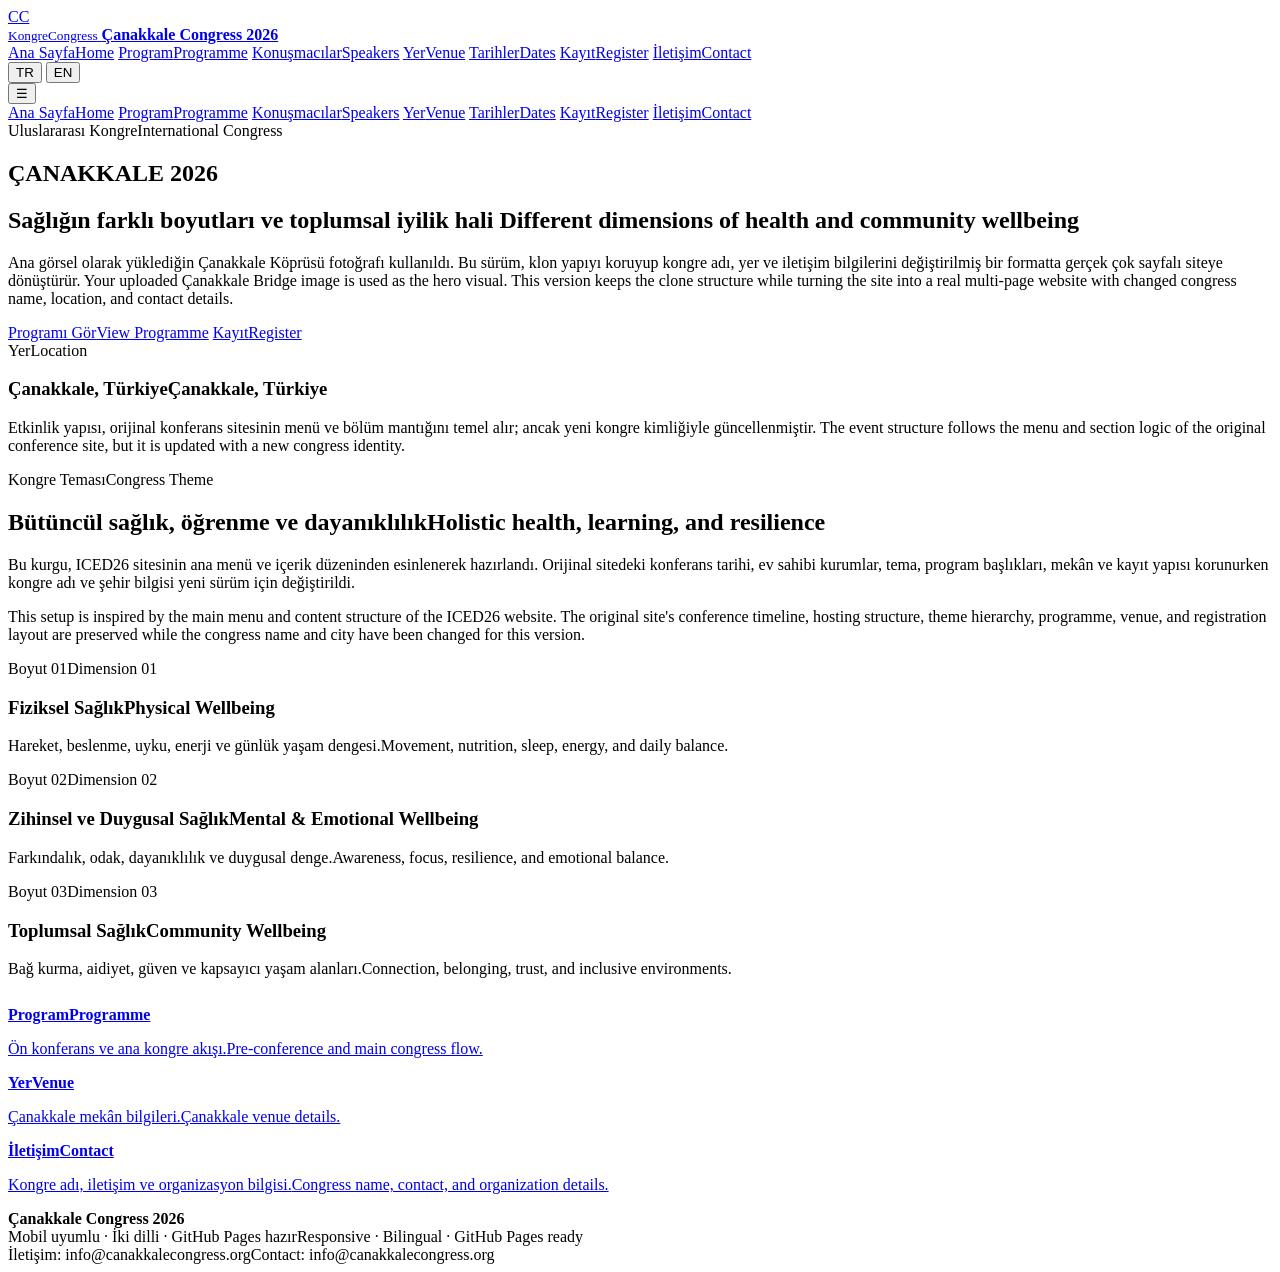
==== contact.html @ 4bd49614 "Add contact.html for Çanakkale Congress 2026" ====
<!DOCTYPE html>
<html lang="tr" class="lang-tr">
<head>
  <meta charset="UTF-8" />
  <meta name="viewport" content="width=device-width, initial-scale=1.0" />
  <title>7th International Conference on
Different Aspects of Health</title>
  <meta name="description" content="Bilingual congress website template." />
  <link rel="preconnect" href="https://fonts.googleapis.com" />
  <link rel="preconnect" href="https://fonts.gstatic.com" crossorigin />
  <link href="https://fonts.googleapis.com/css2?family=Inter:wght@400;500;600;700;800&display=swap" rel="stylesheet" />
  <link rel="stylesheet" href="style.css" />
</head>
<body>
<header class="topbar">
  <div class="container topbar-inner">
    <a href="index.html" class="brand">
      <div class="brand-badge">CC</div>
      <div class="brand-text">
        <small><span data-lang-inline="tr">Kongre</span><span data-lang-inline="en">Congress</span></small>
        <strong>Çanakkale Congress 2026</strong>
      </div>
    </a>

    <nav class="desktop-nav">
      <a href="index.html" class="active"><span data-lang-inline="tr">Ana Sayfa</span><span data-lang-inline="en">Home</span></a>
      <a href="programme.html"><span data-lang-inline="tr">Program</span><span data-lang-inline="en">Programme</span></a>
      <a href="speakers.html"><span data-lang-inline="tr">Konuşmacılar</span><span data-lang-inline="en">Speakers</span></a>
      <a href="venue.html"><span data-lang-inline="tr">Yer</span><span data-lang-inline="en">Venue</span></a>
      <a href="dates.html"><span data-lang-inline="tr">Tarihler</span><span data-lang-inline="en">Dates</span></a>
      <a href="register.html"><span data-lang-inline="tr">Kayıt</span><span data-lang-inline="en">Register</span></a>
      <a href="contact.html"><span data-lang-inline="tr">İletişim</span><span data-lang-inline="en">Contact</span></a>
    </nav>

    <div class="topbar-actions">
      <div class="lang-switch" aria-label="Language switcher">
        <button id="langTR" class="active" type="button">TR</button>
        <button id="langEN" type="button">EN</button>
      </div>
      <button class="menu-toggle" id="menuToggle" type="button" aria-label="Menu">☰</button>
    </div>
  </div>

  <div class="container mobile-panel" id="mobilePanel">
    <nav>
      <a href="index.html"><span data-lang-inline="tr">Ana Sayfa</span><span data-lang-inline="en">Home</span></a>
      <a href="programme.html"><span data-lang-inline="tr">Program</span><span data-lang-inline="en">Programme</span></a>
      <a href="speakers.html"><span data-lang-inline="tr">Konuşmacılar</span><span data-lang-inline="en">Speakers</span></a>
      <a href="venue.html"><span data-lang-inline="tr">Yer</span><span data-lang-inline="en">Venue</span></a>
      <a href="dates.html"><span data-lang-inline="tr">Tarihler</span><span data-lang-inline="en">Dates</span></a>
      <a href="register.html"><span data-lang-inline="tr">Kayıt</span><span data-lang-inline="en">Register</span></a>
      <a href="contact.html"><span data-lang-inline="tr">İletişim</span><span data-lang-inline="en">Contact</span></a>
    </nav>
  </div>
</header>
<main>
  <section class="hero">
    <div class="container hero-inner">
      <div>
        <div class="eyebrow"><span data-lang-inline="tr">Uluslararası Kongre</span><span data-lang-inline="en">International Congress</span></div>
        <h1>ÇANAKKALE 2026</h1>
        <h2>
          <span data-lang="tr">Sağlığın farklı boyutları ve toplumsal iyilik hali</span>
          <span data-lang="en">Different dimensions of health and community wellbeing</span>
        </h2>
        <p>
          <span data-lang="tr">Ana görsel olarak yüklediğin Çanakkale Köprüsü fotoğrafı kullanıldı. Bu sürüm, klon yapıyı koruyup kongre adı, yer ve iletişim bilgilerini değiştirilmiş bir formatta gerçek çok sayfalı siteye dönüştürür.</span>
          <span data-lang="en">Your uploaded Çanakkale Bridge image is used as the hero visual. This version keeps the clone structure while turning the site into a real multi-page website with changed congress name, location, and contact details.</span>
        </p>
        <div class="hero-cta">
          <a class="btn btn-primary" href="programme.html"><span data-lang-inline="tr">Programı Gör</span><span data-lang-inline="en">View Programme</span></a>
          <a class="btn btn-secondary" href="register.html"><span data-lang-inline="tr">Kayıt</span><span data-lang-inline="en">Register</span></a>
        </div>
      </div>

      <aside class="hero-card">
        <div class="eyebrow"><span data-lang-inline="tr">Yer</span><span data-lang-inline="en">Location</span></div>
        <h3><span data-lang="tr">Çanakkale, Türkiye</span><span data-lang="en">Çanakkale, Türkiye</span></h3>
        <p>
          <span data-lang="tr">Etkinlik yapısı, orijinal konferans sitesinin menü ve bölüm mantığını temel alır; ancak yeni kongre kimliğiyle güncellenmiştir.</span>
          <span data-lang="en">The event structure follows the menu and section logic of the original conference site, but it is updated with a new congress identity.</span>
        </p>
      </aside>
    </div>
  </section>

  <section class="section">
    <div class="container">
      <div class="grid-2">
        <div class="section-head">
          <div class="eyebrow"><span data-lang-inline="tr">Kongre Teması</span><span data-lang-inline="en">Congress Theme</span></div>
          <h2><span data-lang="tr">Bütüncül sağlık, öğrenme ve dayanıklılık</span><span data-lang="en">Holistic health, learning, and resilience</span></h2>
        </div>
        <div>
          <p class="muted" data-lang="tr">Bu kurgu, ICED26 sitesinin ana menü ve içerik düzeninden esinlenerek hazırlandı. Orijinal sitedeki konferans tarihi, ev sahibi kurumlar, tema, program başlıkları, mekân ve kayıt yapısı korunurken kongre adı ve şehir bilgisi yeni sürüm için değiştirildi.</p>
          <p class="muted" data-lang="en">This setup is inspired by the main menu and content structure of the ICED26 website. The original site's conference timeline, hosting structure, theme hierarchy, programme, venue, and registration layout are preserved while the congress name and city have been changed for this version.</p>
        </div>
      </div>

      <div class="cards-3">
        <article class="card">
          <div class="eyebrow"><span data-lang-inline="tr">Boyut 01</span><span data-lang-inline="en">Dimension 01</span></div>
          <h3><span data-lang="tr">Fiziksel Sağlık</span><span data-lang="en">Physical Wellbeing</span></h3>
          <p><span data-lang="tr">Hareket, beslenme, uyku, enerji ve günlük yaşam dengesi.</span><span data-lang="en">Movement, nutrition, sleep, energy, and daily balance.</span></p>
        </article>
        <article class="card">
          <div class="eyebrow"><span data-lang-inline="tr">Boyut 02</span><span data-lang-inline="en">Dimension 02</span></div>
          <h3><span data-lang="tr">Zihinsel ve Duygusal Sağlık</span><span data-lang="en">Mental & Emotional Wellbeing</span></h3>
          <p><span data-lang="tr">Farkındalık, odak, dayanıklılık ve duygusal denge.</span><span data-lang="en">Awareness, focus, resilience, and emotional balance.</span></p>
        </article>
        <article class="card">
          <div class="eyebrow"><span data-lang-inline="tr">Boyut 03</span><span data-lang-inline="en">Dimension 03</span></div>
          <h3><span data-lang="tr">Toplumsal Sağlık</span><span data-lang="en">Community Wellbeing</span></h3>
          <p><span data-lang="tr">Bağ kurma, aidiyet, güven ve kapsayıcı yaşam alanları.</span><span data-lang="en">Connection, belonging, trust, and inclusive environments.</span></p>
        </article>
      </div>

      <div class="page-links" style="margin-top:28px;">
        <a href="programme.html" class="page-link"><strong><span data-lang-inline="tr">Program</span><span data-lang-inline="en">Programme</span></strong><p class="muted"><span data-lang="tr">Ön konferans ve ana kongre akışı.</span><span data-lang="en">Pre-conference and main congress flow.</span></p></a>
        <a href="venue.html" class="page-link"><strong><span data-lang-inline="tr">Yer</span><span data-lang-inline="en">Venue</span></strong><p class="muted"><span data-lang="tr">Çanakkale mekân bilgileri.</span><span data-lang="en">Çanakkale venue details.</span></p></a>
        <a href="contact.html" class="page-link"><strong><span data-lang-inline="tr">İletişim</span><span data-lang-inline="en">Contact</span></strong><p class="muted"><span data-lang="tr">Kongre adı, iletişim ve organizasyon bilgisi.</span><span data-lang="en">Congress name, contact, and organization details.</span></p></a>
      </div>
    </div>
  </section>
</main>
<footer class="footer">
  <div class="container footer-inner">
    <div>
      <strong>Çanakkale Congress 2026</strong>
      <div><span data-lang-inline="tr">Mobil uyumlu · İki dilli · GitHub Pages hazır</span><span data-lang-inline="en">Responsive · Bilingual · GitHub Pages ready</span></div>
    </div>
    <div><span data-lang-inline="tr">İletişim: info@canakkalecongress.org</span><span data-lang-inline="en">Contact: info@canakkalecongress.org</span></div>
  </div>
</footer>
<script src="script.js"></script>
</body>
</html>
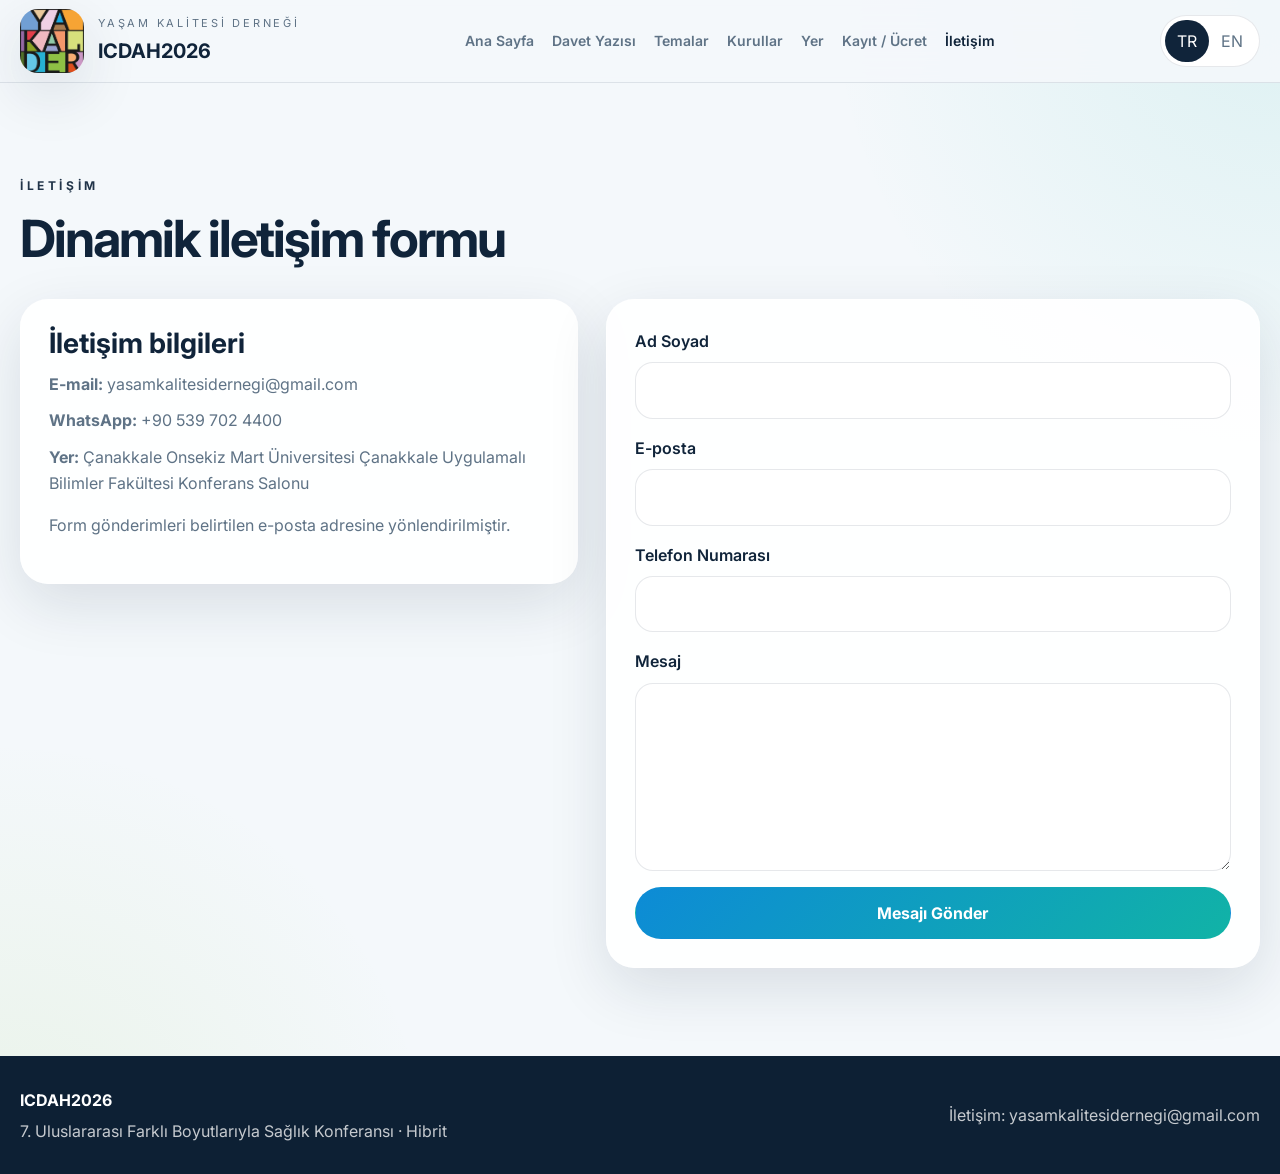
==== commit 56ac17db: "Add files via upload" ====
--- a/contact.html
+++ b/contact.html
@@ -1,137 +1,33 @@
-<!DOCTYPE html>
-<html lang="tr" class="lang-tr">
-<head>
-  <meta charset="UTF-8" />
-  <meta name="viewport" content="width=device-width, initial-scale=1.0" />
-  <title>7th International Conference on
-Different Aspects of Health</title>
-  <meta name="description" content="Bilingual congress website template." />
-  <link rel="preconnect" href="https://fonts.googleapis.com" />
-  <link rel="preconnect" href="https://fonts.gstatic.com" crossorigin />
-  <link href="https://fonts.googleapis.com/css2?family=Inter:wght@400;500;600;700;800&display=swap" rel="stylesheet" />
-  <link rel="stylesheet" href="style.css" />
-</head>
-<body>
+<!DOCTYPE html><html lang="tr" class="lang-tr"><head><title>ICDAH2026 | İletişim</title>
+<meta charset="UTF-8">
+<meta name="viewport" content="width=device-width, initial-scale=1.0">
+<link rel="preconnect" href="https://fonts.googleapis.com">
+<link rel="preconnect" href="https://fonts.gstatic.com" crossorigin>
+<link href="https://fonts.googleapis.com/css2?family=Inter:wght@400;500;600;700;800&display=swap" rel="stylesheet">
+<link rel="stylesheet" href="style.css">
+</head><body>
 <header class="topbar">
   <div class="container topbar-inner">
     <a href="index.html" class="brand">
-      <div class="brand-badge">CC</div>
-      <div class="brand-text">
-        <small><span data-lang-inline="tr">Kongre</span><span data-lang-inline="en">Congress</span></small>
-        <strong>Çanakkale Congress 2026</strong>
-      </div>
+      <span class="brand-mark"><img src="logo.png" alt="Dernek logosu"></span>
+      <span class="brand-copy">
+        <small><span data-lang-inline="tr">Yaşam Kalitesi Derneği</span><span data-lang-inline="en">Quality of Life Association</span></small>
+        <strong>ICDAH2026</strong>
+      </span>
     </a>
-
-    <nav class="desktop-nav">
-      <a href="index.html" class="active"><span data-lang-inline="tr">Ana Sayfa</span><span data-lang-inline="en">Home</span></a>
-      <a href="programme.html"><span data-lang-inline="tr">Program</span><span data-lang-inline="en">Programme</span></a>
-      <a href="speakers.html"><span data-lang-inline="tr">Konuşmacılar</span><span data-lang-inline="en">Speakers</span></a>
-      <a href="venue.html"><span data-lang-inline="tr">Yer</span><span data-lang-inline="en">Venue</span></a>
-      <a href="dates.html"><span data-lang-inline="tr">Tarihler</span><span data-lang-inline="en">Dates</span></a>
-      <a href="register.html"><span data-lang-inline="tr">Kayıt</span><span data-lang-inline="en">Register</span></a>
-      <a href="contact.html"><span data-lang-inline="tr">İletişim</span><span data-lang-inline="en">Contact</span></a>
-    </nav>
-
+    <nav class="desktop-nav"><a href="index.html"><span data-lang-inline="tr">Ana Sayfa</span><span data-lang-inline="en">Home</span></a><a href="dates.html"><span data-lang-inline="tr">Davet Yazısı</span><span data-lang-inline="en">Invitation</span></a><a href="programme.html"><span data-lang-inline="tr">Temalar</span><span data-lang-inline="en">Themes</span></a><a href="speakers.html"><span data-lang-inline="tr">Kurullar</span><span data-lang-inline="en">Boards</span></a><a href="venue.html"><span data-lang-inline="tr">Yer</span><span data-lang-inline="en">Venue</span></a><a href="register.html"><span data-lang-inline="tr">Kayıt / Ücret</span><span data-lang-inline="en">Registration / Fee</span></a><a href="contact.html" class="active"><span data-lang-inline="tr">İletişim</span><span data-lang-inline="en">Contact</span></a></nav>
     <div class="topbar-actions">
-      <div class="lang-switch" aria-label="Language switcher">
-        <button id="langTR" class="active" type="button">TR</button>
-        <button id="langEN" type="button">EN</button>
-      </div>
-      <button class="menu-toggle" id="menuToggle" type="button" aria-label="Menu">☰</button>
+      <div class="lang-switch"><button id="langTR" class="active" type="button">TR</button><button id="langEN" type="button">EN</button></div>
+      <button class="menu-toggle" id="menuToggle" type="button">☰</button>
     </div>
   </div>
-
-  <div class="container mobile-panel" id="mobilePanel">
-    <nav>
-      <a href="index.html"><span data-lang-inline="tr">Ana Sayfa</span><span data-lang-inline="en">Home</span></a>
-      <a href="programme.html"><span data-lang-inline="tr">Program</span><span data-lang-inline="en">Programme</span></a>
-      <a href="speakers.html"><span data-lang-inline="tr">Konuşmacılar</span><span data-lang-inline="en">Speakers</span></a>
-      <a href="venue.html"><span data-lang-inline="tr">Yer</span><span data-lang-inline="en">Venue</span></a>
-      <a href="dates.html"><span data-lang-inline="tr">Tarihler</span><span data-lang-inline="en">Dates</span></a>
-      <a href="register.html"><span data-lang-inline="tr">Kayıt</span><span data-lang-inline="en">Register</span></a>
-      <a href="contact.html"><span data-lang-inline="tr">İletişim</span><span data-lang-inline="en">Contact</span></a>
-    </nav>
-  </div>
+  <div class="container mobile-panel" id="mobilePanel"><nav><a href="index.html"><span data-lang-inline="tr">Ana Sayfa</span><span data-lang-inline="en">Home</span></a><a href="dates.html"><span data-lang-inline="tr">Davet Yazısı</span><span data-lang-inline="en">Invitation</span></a><a href="programme.html"><span data-lang-inline="tr">Temalar</span><span data-lang-inline="en">Themes</span></a><a href="speakers.html"><span data-lang-inline="tr">Kurullar</span><span data-lang-inline="en">Boards</span></a><a href="venue.html"><span data-lang-inline="tr">Yer</span><span data-lang-inline="en">Venue</span></a><a href="register.html"><span data-lang-inline="tr">Kayıt / Ücret</span><span data-lang-inline="en">Registration / Fee</span></a><a href="contact.html"><span data-lang-inline="tr">İletişim</span><span data-lang-inline="en">Contact</span></a></nav></div>
 </header>
-<main>
-  <section class="hero">
-    <div class="container hero-inner">
-      <div>
-        <div class="eyebrow"><span data-lang-inline="tr">Uluslararası Kongre</span><span data-lang-inline="en">International Congress</span></div>
-        <h1>ÇANAKKALE 2026</h1>
-        <h2>
-          <span data-lang="tr">Sağlığın farklı boyutları ve toplumsal iyilik hali</span>
-          <span data-lang="en">Different dimensions of health and community wellbeing</span>
-        </h2>
-        <p>
-          <span data-lang="tr">Ana görsel olarak yüklediğin Çanakkale Köprüsü fotoğrafı kullanıldı. Bu sürüm, klon yapıyı koruyup kongre adı, yer ve iletişim bilgilerini değiştirilmiş bir formatta gerçek çok sayfalı siteye dönüştürür.</span>
-          <span data-lang="en">Your uploaded Çanakkale Bridge image is used as the hero visual. This version keeps the clone structure while turning the site into a real multi-page website with changed congress name, location, and contact details.</span>
-        </p>
-        <div class="hero-cta">
-          <a class="btn btn-primary" href="programme.html"><span data-lang-inline="tr">Programı Gör</span><span data-lang-inline="en">View Programme</span></a>
-          <a class="btn btn-secondary" href="register.html"><span data-lang-inline="tr">Kayıt</span><span data-lang-inline="en">Register</span></a>
-        </div>
-      </div>
-
-      <aside class="hero-card">
-        <div class="eyebrow"><span data-lang-inline="tr">Yer</span><span data-lang-inline="en">Location</span></div>
-        <h3><span data-lang="tr">Çanakkale, Türkiye</span><span data-lang="en">Çanakkale, Türkiye</span></h3>
-        <p>
-          <span data-lang="tr">Etkinlik yapısı, orijinal konferans sitesinin menü ve bölüm mantığını temel alır; ancak yeni kongre kimliğiyle güncellenmiştir.</span>
-          <span data-lang="en">The event structure follows the menu and section logic of the original conference site, but it is updated with a new congress identity.</span>
-        </p>
-      </aside>
-    </div>
-  </section>
-
-  <section class="section">
-    <div class="container">
-      <div class="grid-2">
-        <div class="section-head">
-          <div class="eyebrow"><span data-lang-inline="tr">Kongre Teması</span><span data-lang-inline="en">Congress Theme</span></div>
-          <h2><span data-lang="tr">Bütüncül sağlık, öğrenme ve dayanıklılık</span><span data-lang="en">Holistic health, learning, and resilience</span></h2>
-        </div>
-        <div>
-          <p class="muted" data-lang="tr">Bu kurgu, ICED26 sitesinin ana menü ve içerik düzeninden esinlenerek hazırlandı. Orijinal sitedeki konferans tarihi, ev sahibi kurumlar, tema, program başlıkları, mekân ve kayıt yapısı korunurken kongre adı ve şehir bilgisi yeni sürüm için değiştirildi.</p>
-          <p class="muted" data-lang="en">This setup is inspired by the main menu and content structure of the ICED26 website. The original site's conference timeline, hosting structure, theme hierarchy, programme, venue, and registration layout are preserved while the congress name and city have been changed for this version.</p>
-        </div>
-      </div>
-
-      <div class="cards-3">
-        <article class="card">
-          <div class="eyebrow"><span data-lang-inline="tr">Boyut 01</span><span data-lang-inline="en">Dimension 01</span></div>
-          <h3><span data-lang="tr">Fiziksel Sağlık</span><span data-lang="en">Physical Wellbeing</span></h3>
-          <p><span data-lang="tr">Hareket, beslenme, uyku, enerji ve günlük yaşam dengesi.</span><span data-lang="en">Movement, nutrition, sleep, energy, and daily balance.</span></p>
-        </article>
-        <article class="card">
-          <div class="eyebrow"><span data-lang-inline="tr">Boyut 02</span><span data-lang-inline="en">Dimension 02</span></div>
-          <h3><span data-lang="tr">Zihinsel ve Duygusal Sağlık</span><span data-lang="en">Mental & Emotional Wellbeing</span></h3>
-          <p><span data-lang="tr">Farkındalık, odak, dayanıklılık ve duygusal denge.</span><span data-lang="en">Awareness, focus, resilience, and emotional balance.</span></p>
-        </article>
-        <article class="card">
-          <div class="eyebrow"><span data-lang-inline="tr">Boyut 03</span><span data-lang-inline="en">Dimension 03</span></div>
-          <h3><span data-lang="tr">Toplumsal Sağlık</span><span data-lang="en">Community Wellbeing</span></h3>
-          <p><span data-lang="tr">Bağ kurma, aidiyet, güven ve kapsayıcı yaşam alanları.</span><span data-lang="en">Connection, belonging, trust, and inclusive environments.</span></p>
-        </article>
-      </div>
-
-      <div class="page-links" style="margin-top:28px;">
-        <a href="programme.html" class="page-link"><strong><span data-lang-inline="tr">Program</span><span data-lang-inline="en">Programme</span></strong><p class="muted"><span data-lang="tr">Ön konferans ve ana kongre akışı.</span><span data-lang="en">Pre-conference and main congress flow.</span></p></a>
-        <a href="venue.html" class="page-link"><strong><span data-lang-inline="tr">Yer</span><span data-lang-inline="en">Venue</span></strong><p class="muted"><span data-lang="tr">Çanakkale mekân bilgileri.</span><span data-lang="en">Çanakkale venue details.</span></p></a>
-        <a href="contact.html" class="page-link"><strong><span data-lang-inline="tr">İletişim</span><span data-lang-inline="en">Contact</span></strong><p class="muted"><span data-lang="tr">Kongre adı, iletişim ve organizasyon bilgisi.</span><span data-lang="en">Congress name, contact, and organization details.</span></p></a>
-      </div>
-    </div>
-  </section>
-</main>
+<main class="section"><div class="container"><div class="section-head"><div class="eyebrow"><span data-lang-inline="tr">İletişim</span><span data-lang-inline="en">Contact</span></div><h2><span data-lang="tr">Dinamik iletişim formu</span><span data-lang="en">Dynamic contact form</span></h2></div><div class="grid-2"><article class="card"><h3><span data-lang="tr">İletişim bilgileri</span><span data-lang="en">Contact information</span></h3><div class="info-stack"><div><strong>E-mail:</strong> yasamkalitesidernegi@gmail.com</div><div><strong>WhatsApp:</strong> +90 539 702 4400</div><div><strong><span data-lang-inline="tr">Yer:</span><span data-lang-inline="en">Venue:</span></strong> Çanakkale Onsekiz Mart Üniversitesi Çanakkale Uygulamalı Bilimler Fakültesi Konferans Salonu</div></div><p class="muted"><span data-lang="tr">Form gönderimleri belirtilen e-posta adresine yönlendirilmiştir.</span><span data-lang="en">Form submissions are directed to the specified email address.</span></p></article><article class="card"><form class="contact-form" action="https://formsubmit.co/yasamkalitesidernegi@gmail.com" method="POST"><input type="hidden" name="_subject" value="ICDAH2026 Contact Form Submission"><input type="hidden" name="_captcha" value="true"><input type="hidden" name="_template" value="table"><input type="hidden" name="_next" value="https://example.com/thanks"><input type="hidden" name="_replyto" value=""><input type="text" name="_honey" class="hidden-field" tabindex="-1" autocomplete="off"><label><span><span data-lang-inline="tr">Ad Soyad</span><span data-lang-inline="en">Full Name</span></span><input type="text" name="Ad Soyad" required></label><label><span><span data-lang-inline="tr">E-posta</span><span data-lang-inline="en">Email</span></span><input type="email" id="replyEmail" name="Email" required></label><label><span><span data-lang-inline="tr">Telefon Numarası</span><span data-lang-inline="en">Phone Number</span></span><input type="tel" name="Telefon" required></label><label><span><span data-lang-inline="tr">Mesaj</span><span data-lang-inline="en">Message</span></span><textarea name="Mesaj" rows="6" required></textarea></label><button class="btn btn-primary dark" type="submit"><span data-lang-inline="tr">Mesajı Gönder</span><span data-lang-inline="en">Send Message</span></button></form></article></div></div></main>
 <footer class="footer">
   <div class="container footer-inner">
-    <div>
-      <strong>Çanakkale Congress 2026</strong>
-      <div><span data-lang-inline="tr">Mobil uyumlu · İki dilli · GitHub Pages hazır</span><span data-lang-inline="en">Responsive · Bilingual · GitHub Pages ready</span></div>
-    </div>
-    <div><span data-lang-inline="tr">İletişim: info@canakkalecongress.org</span><span data-lang-inline="en">Contact: info@canakkalecongress.org</span></div>
+    <div><strong>ICDAH2026</strong><div><span data-lang-inline="tr">7. Uluslararası Farklı Boyutlarıyla Sağlık Konferansı · Hibrit</span><span data-lang-inline="en">7th International Conference on Different Aspects of Health · Hybrid</span></div></div>
+    <div><span data-lang-inline="tr">İletişim: yasamkalitesidernegi@gmail.com</span><span data-lang-inline="en">Contact: yasamkalitesidernegi@gmail.com</span></div>
   </div>
 </footer>
-<script src="script.js"></script>
-</body>
-</html>
+<script src="script.js"></script></body></html>
--- a/style.css
+++ b/style.css
@@ -0,0 +1,27 @@
+
+:root{--bg:#f4f8fb;--surface:#fff;--text:#10243a;--muted:#5f7386;--primary:#0d8bd6;--teal:#11b3a6;--green:#87c540;--line:rgba(16,36,58,.1);--shadow:0 20px 60px rgba(13,35,57,.12);--radius:28px;--max:1240px}
+*{box-sizing:border-box}html{scroll-behavior:smooth}body{margin:0;font-family:"Inter",ui-sans-serif,system-ui,sans-serif;color:var(--text);background:radial-gradient(circle at top right,rgba(17,179,166,.10),transparent 26%),radial-gradient(circle at bottom left,rgba(135,197,64,.10),transparent 25%),var(--bg);line-height:1.65}
+img{max-width:100%;display:block}a{text-decoration:none;color:inherit}button,input,textarea{font:inherit}.container{width:min(var(--max),calc(100% - 32px));margin:0 auto}
+.topbar{position:sticky;top:0;z-index:999;background:rgba(244,248,251,.88);backdrop-filter:blur(18px);border-bottom:1px solid var(--line)}
+.topbar-inner{display:flex;align-items:center;justify-content:space-between;gap:20px;min-height:82px}.brand{display:flex;align-items:center;gap:14px}.brand-mark{width:64px;height:64px;border-radius:18px;overflow:hidden;background:#fff;box-shadow:var(--shadow)}.brand-mark img{width:100%;height:100%;object-fit:cover}.brand-copy small{display:block;font-size:11px;letter-spacing:.25em;text-transform:uppercase;color:var(--muted);margin-bottom:3px}.brand-copy strong{font-size:20px}
+.desktop-nav{display:flex;gap:18px;flex-wrap:wrap}.desktop-nav a{font-size:14px;font-weight:600;color:var(--muted)}.desktop-nav a.active,.desktop-nav a:hover{color:var(--text)}
+.topbar-actions{display:flex;align-items:center;gap:10px}.lang-switch{display:inline-flex;padding:4px;background:#fff;border:1px solid var(--line);border-radius:999px}.lang-switch button{border:0;background:transparent;padding:8px 12px;border-radius:999px;cursor:pointer;color:var(--muted)}.lang-switch button.active{background:var(--text);color:#fff}.menu-toggle{display:none;width:44px;height:44px;border:1px solid var(--line);border-radius:50%;background:#fff}.mobile-panel{display:none;padding:0 0 18px}.mobile-panel.open{display:block}.mobile-panel nav{display:grid;gap:10px}.mobile-panel a{padding:12px 14px;border-radius:16px;background:rgba(255,255,255,.92);border:1px solid var(--line)}
+.hero{position:relative;min-height:calc(100vh - 82px);overflow:hidden;isolation:isolate}.hero-slider,.hero-overlay,.hero-particles{position:absolute;inset:0}.hero-slide{position:absolute;inset:0;opacity:0;transition:opacity 1s ease;background-size:cover;background-position:center;transform:scale(1.08);animation:kenburns 16s ease-in-out infinite alternate}.hero-slide.active{opacity:1}.hero-slide-1{background-image:linear-gradient(120deg,rgba(6,43,74,.86),rgba(10,125,180,.42)),url("https://images.unsplash.com/photo-1576091160399-112ba8d25d1d?auto=format&fit=crop&w=1600&q=80")}.hero-slide-2{background-image:linear-gradient(120deg,rgba(12,41,74,.86),rgba(17,179,166,.42)),url("https://images.unsplash.com/photo-1584515933487-779824d29309?auto=format&fit=crop&w=1600&q=80")}.hero-slide-3{background-image:linear-gradient(120deg,rgba(15,39,64,.88),rgba(135,197,64,.34)),url("https://images.unsplash.com/photo-1516549655169-df83a0774514?auto=format&fit=crop&w=1600&q=80")}.hero-overlay{background:linear-gradient(90deg,rgba(7,27,46,.86) 0%,rgba(7,27,46,.60) 42%,rgba(7,27,46,.28) 100%)}.hero-particles:before,.hero-particles:after{content:"";position:absolute;width:46vw;height:46vw;border-radius:50%;background:radial-gradient(circle,rgba(255,255,255,.12),transparent 60%);filter:blur(10px);animation:floatGlow 14s ease-in-out infinite}.hero-particles:before{left:-10%;bottom:10%}.hero-particles:after{right:-12%;top:12%;animation-delay:-4s}
+.hero-inner{position:relative;z-index:2;display:grid;grid-template-columns:1.15fr .85fr;gap:28px;align-items:center;padding:90px 0 80px}.hero-copy{color:#fff}.eyebrow{display:inline-block;text-transform:uppercase;letter-spacing:.30em;font-size:12px;font-weight:700;margin-bottom:16px;opacity:.92}.hero h1{margin:0;font-size:clamp(56px,9vw,104px);line-height:.92;letter-spacing:-.06em}.hero h2{margin:18px 0 0;max-width:780px;font-size:clamp(24px,4vw,48px);line-height:1.04;letter-spacing:-.04em}.hero p{max-width:720px;margin-top:22px;font-size:clamp(16px,2vw,19px);opacity:.95}.hero-meta{display:flex;flex-wrap:wrap;gap:12px;margin-top:24px}.hero-meta span{display:inline-flex;align-items:center;padding:10px 16px;border-radius:999px;background:rgba(255,255,255,.12);border:1px solid rgba(255,255,255,.18);backdrop-filter:blur(10px)}.hero-cta{display:flex;flex-wrap:wrap;gap:12px;margin-top:28px}.slider-dots{display:flex;gap:10px;margin-top:26px}.slider-dot{width:12px;height:12px;border-radius:999px;border:0;background:rgba(255,255,255,.34);cursor:pointer}.slider-dot.active{background:#fff}
+.btn{display:inline-flex;align-items:center;justify-content:center;min-height:52px;padding:0 24px;border-radius:999px;border:1px solid transparent;font-weight:700;transition:.2s ease;cursor:pointer}.btn:hover{transform:translateY(-2px)}.btn-primary{background:#fff;color:var(--text)}.btn-primary.dark{background:linear-gradient(135deg,var(--primary),var(--teal));color:#fff}.btn-secondary{background:rgba(255,255,255,.08);color:#fff;border-color:rgba(255,255,255,.22)}
+.hero-card,.card,.prose-card,.pricing-card,.notice-card,.stat-card,.theme-card,.board-section{background:rgba(255,255,255,.92);border:1px solid rgba(255,255,255,.60);box-shadow:var(--shadow);border-radius:var(--radius)}
+.hero-card{justify-self:end;max-width:440px;padding:28px;color:#fff;background:rgba(255,255,255,.12);border-color:rgba(255,255,255,.22);backdrop-filter:blur(18px)}.hero-card h3{margin:8px 0 12px;font-size:28px;line-height:1.12}.hero-card p{margin:0}
+.section{padding:88px 0}.section-tight{padding-top:0;margin-top:-28px;position:relative;z-index:3}.section.alt{background:linear-gradient(180deg,rgba(255,255,255,.6),rgba(255,255,255,.85));border-top:1px solid var(--line);border-bottom:1px solid var(--line)}.section-head{margin-bottom:34px;max-width:860px}.section-head.narrow{max-width:760px}.section-head.compact{margin-bottom:18px}.section-head h2{margin:0;font-size:clamp(32px,4vw,54px);line-height:1.04;letter-spacing:-.04em}.section-head p{color:var(--muted);margin:14px 0 0;font-size:16px}
+.grid-2{display:grid;grid-template-columns:.92fr 1.08fr;gap:28px;align-items:start}.card{padding:28px;background:rgba(255,255,255,.88)}.card h3{margin:0 0 12px;font-size:28px;line-height:1.1}.card p,.muted{color:var(--muted)}
+.stats-grid,.theme-preview-grid,.themes-grid,.pricing-grid{display:grid;gap:20px}.stats-grid{grid-template-columns:repeat(4,1fr)}.stat-card{padding:26px 24px;text-align:center}.stat-card strong{display:block;font-size:34px;margin-bottom:8px}.stat-card span{color:var(--muted)}
+.prose-card{padding:34px}.prose-card p{margin:0;color:var(--text);font-size:17px}.theme-preview-grid{grid-template-columns:repeat(4,1fr)}.mini-theme{padding:18px;border-radius:20px;background:rgba(255,255,255,.8);border:1px solid var(--line);font-weight:600}.centered-actions{margin-top:26px;display:flex;justify-content:center}.themes-grid{grid-template-columns:repeat(3,1fr)}.theme-card{padding:24px}.theme-card h3{margin:0 0 10px;font-size:22px}.theme-card p{margin:0;color:var(--muted)}
+.map-wrap{overflow:hidden;min-height:420px;border-radius:28px;border:1px solid var(--line);box-shadow:var(--shadow)}.map-wrap.large{min-height:500px}.map-wrap iframe{width:100%;height:100%;min-height:inherit;border:0;display:block}
+.feature-list,.board-list{margin:16px 0 0;padding-left:18px;color:var(--muted)}.feature-list li,.board-list li{margin-bottom:10px}.info-stack{display:grid;gap:10px;color:var(--muted)}
+.board-section{padding:30px;margin-bottom:24px}.board-section h3{margin-top:0;margin-bottom:18px;font-size:24px}
+.pricing-grid{grid-template-columns:repeat(3,1fr)}.pricing-card{padding:28px}.pricing-card.highlight{background:linear-gradient(135deg,rgba(13,139,214,.96),rgba(17,179,166,.96));color:#fff}.pricing-card.highlight p{color:rgba(255,255,255,.84)}.pricing-card h3{margin:14px 0 10px;font-size:42px;line-height:1}.pill{display:inline-flex;padding:8px 12px;border-radius:999px;background:rgba(16,36,58,.08);font-weight:700;color:var(--text)}.pricing-card.highlight .pill{background:rgba(255,255,255,.18);color:#fff}.notice-card{margin-top:22px;padding:18px 22px}.register-layout{margin-top:24px}.payment-box{padding:18px 20px;border-radius:22px;background:linear-gradient(180deg,rgba(13,139,214,.07),rgba(17,179,166,.07));border:1px solid rgba(13,139,214,.12)}.payment-box p{margin:6px 0;color:var(--text)}.important-note{background:linear-gradient(145deg,rgba(255,143,60,.14),rgba(255,255,255,.92))}
+.contact-form{display:grid;gap:16px}.contact-form label{display:grid;gap:8px;font-weight:600}.contact-form input,.contact-form textarea{width:100%;border:1px solid var(--line);border-radius:18px;padding:14px 16px;background:#fff;color:var(--text)}.hidden-field{display:none}
+.footer{padding:30px 0;border-top:1px solid var(--line);background:#0d2034;color:rgba(255,255,255,.76)}.footer-inner{display:flex;align-items:center;justify-content:space-between;gap:16px;flex-wrap:wrap}.footer strong{display:block;color:#fff;margin-bottom:4px}
+[data-lang]{display:none}html.lang-tr [data-lang="tr"]{display:block}html.lang-en [data-lang="en"]{display:block}html.lang-tr [data-lang-inline="tr"],html.lang-en [data-lang-inline="en"]{display:inline}html.lang-tr [data-lang-inline="en"],html.lang-en [data-lang-inline="tr"]{display:none}
+@keyframes kenburns{0%{transform:scale(1.06)}100%{transform:scale(1.14) translate3d(-1.5%,-1.5%,0)}}@keyframes floatGlow{0%,100%{transform:translate3d(0,0,0) scale(1)}50%{transform:translate3d(4%,-4%,0) scale(1.08)}}
+@media (max-width:1100px){.desktop-nav{display:none}.menu-toggle{display:inline-grid;place-items:center}.hero-inner,.grid-2,.pricing-grid,.themes-grid,.theme-preview-grid,.stats-grid{grid-template-columns:1fr}.hero-card{justify-self:stretch;max-width:none}}
+@media (max-width:720px){.container{width:min(var(--max),calc(100% - 20px))}.topbar-inner{min-height:74px}.brand-mark{width:52px;height:52px}.brand-copy strong{font-size:18px}.section{padding:62px 0}.hero{min-height:88vh}.hero-inner{padding:64px 0 48px}.hero-card,.card,.theme-card,.pricing-card,.board-section,.prose-card,.stat-card{padding:22px}.btn{width:100%}}
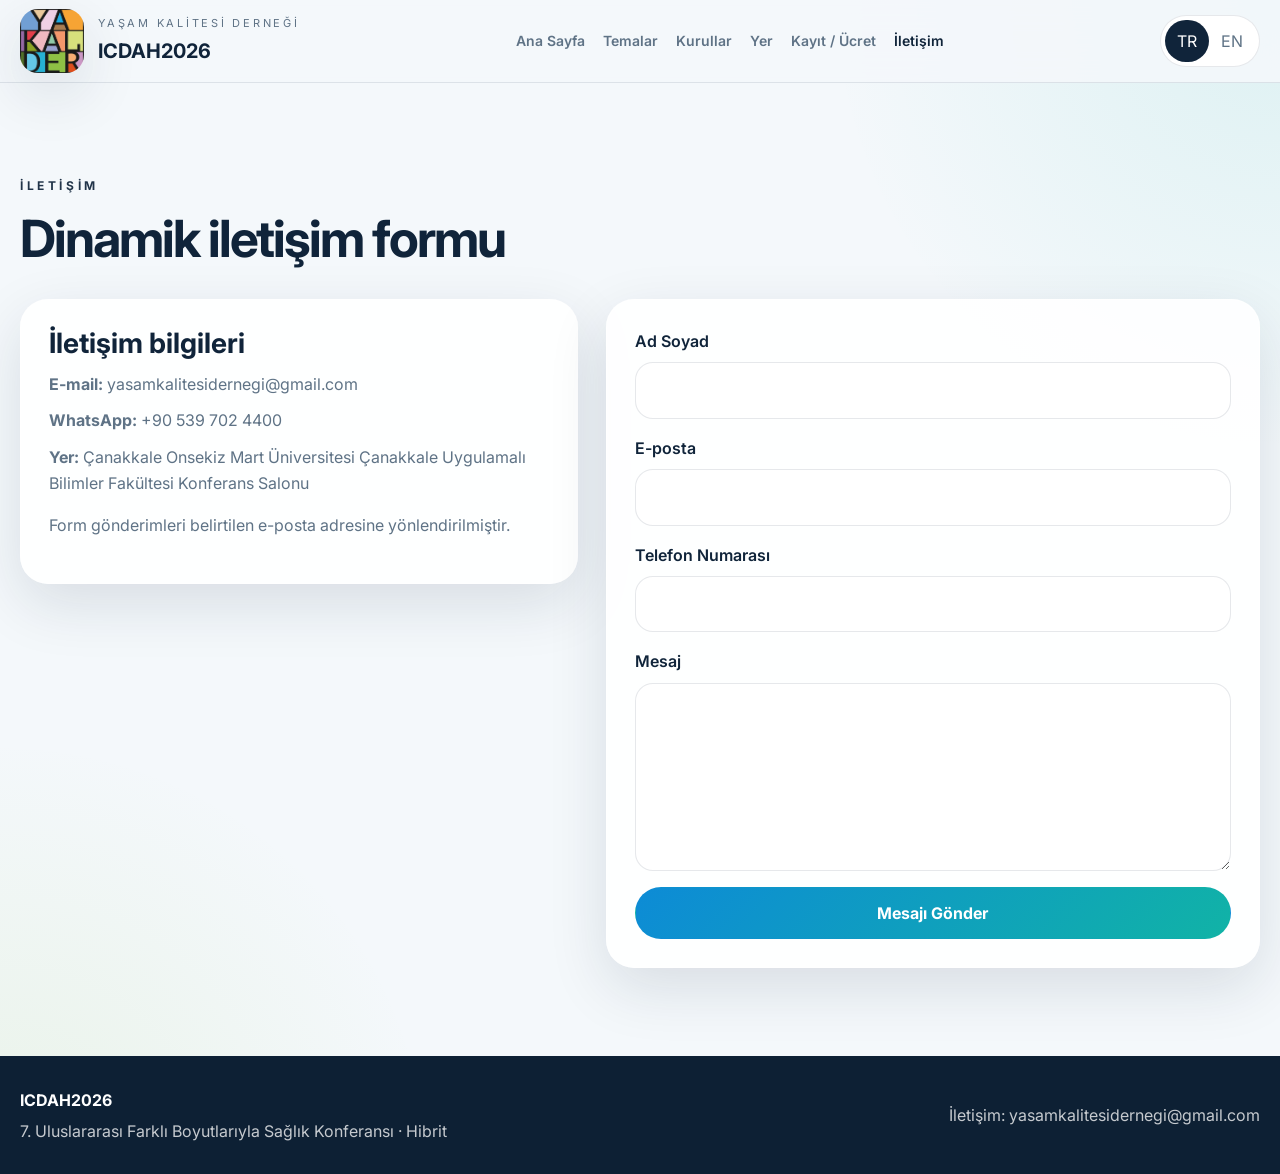
==== commit e7cd6f60: "Add files via upload" ====
--- a/contact.html
+++ b/contact.html
@@ -15,13 +15,13 @@
         <strong>ICDAH2026</strong>
       </span>
     </a>
-    <nav class="desktop-nav"><a href="index.html"><span data-lang-inline="tr">Ana Sayfa</span><span data-lang-inline="en">Home</span></a><a href="dates.html"><span data-lang-inline="tr">Davet Yazısı</span><span data-lang-inline="en">Invitation</span></a><a href="programme.html"><span data-lang-inline="tr">Temalar</span><span data-lang-inline="en">Themes</span></a><a href="speakers.html"><span data-lang-inline="tr">Kurullar</span><span data-lang-inline="en">Boards</span></a><a href="venue.html"><span data-lang-inline="tr">Yer</span><span data-lang-inline="en">Venue</span></a><a href="register.html"><span data-lang-inline="tr">Kayıt / Ücret</span><span data-lang-inline="en">Registration / Fee</span></a><a href="contact.html" class="active"><span data-lang-inline="tr">İletişim</span><span data-lang-inline="en">Contact</span></a></nav>
+    <nav class="desktop-nav"><a href="index.html"><span data-lang-inline="tr">Ana Sayfa</span><span data-lang-inline="en">Home</span></a><a href="programme.html"><span data-lang-inline="tr">Temalar</span><span data-lang-inline="en">Themes</span></a><a href="speakers.html"><span data-lang-inline="tr">Kurullar</span><span data-lang-inline="en">Boards</span></a><a href="venue.html"><span data-lang-inline="tr">Yer</span><span data-lang-inline="en">Venue</span></a><a href="register.html"><span data-lang-inline="tr">Kayıt / Ücret</span><span data-lang-inline="en">Registration / Fee</span></a><a href="contact.html" class="active"><span data-lang-inline="tr">İletişim</span><span data-lang-inline="en">Contact</span></a></nav>
     <div class="topbar-actions">
       <div class="lang-switch"><button id="langTR" class="active" type="button">TR</button><button id="langEN" type="button">EN</button></div>
       <button class="menu-toggle" id="menuToggle" type="button">☰</button>
     </div>
   </div>
-  <div class="container mobile-panel" id="mobilePanel"><nav><a href="index.html"><span data-lang-inline="tr">Ana Sayfa</span><span data-lang-inline="en">Home</span></a><a href="dates.html"><span data-lang-inline="tr">Davet Yazısı</span><span data-lang-inline="en">Invitation</span></a><a href="programme.html"><span data-lang-inline="tr">Temalar</span><span data-lang-inline="en">Themes</span></a><a href="speakers.html"><span data-lang-inline="tr">Kurullar</span><span data-lang-inline="en">Boards</span></a><a href="venue.html"><span data-lang-inline="tr">Yer</span><span data-lang-inline="en">Venue</span></a><a href="register.html"><span data-lang-inline="tr">Kayıt / Ücret</span><span data-lang-inline="en">Registration / Fee</span></a><a href="contact.html"><span data-lang-inline="tr">İletişim</span><span data-lang-inline="en">Contact</span></a></nav></div>
+  <div class="container mobile-panel" id="mobilePanel"><nav><a href="index.html"><span data-lang-inline="tr">Ana Sayfa</span><span data-lang-inline="en">Home</span></a><a href="programme.html"><span data-lang-inline="tr">Temalar</span><span data-lang-inline="en">Themes</span></a><a href="speakers.html"><span data-lang-inline="tr">Kurullar</span><span data-lang-inline="en">Boards</span></a><a href="venue.html"><span data-lang-inline="tr">Yer</span><span data-lang-inline="en">Venue</span></a><a href="register.html"><span data-lang-inline="tr">Kayıt / Ücret</span><span data-lang-inline="en">Registration / Fee</span></a><a href="contact.html"><span data-lang-inline="tr">İletişim</span><span data-lang-inline="en">Contact</span></a></nav></div>
 </header>
 <main class="section"><div class="container"><div class="section-head"><div class="eyebrow"><span data-lang-inline="tr">İletişim</span><span data-lang-inline="en">Contact</span></div><h2><span data-lang="tr">Dinamik iletişim formu</span><span data-lang="en">Dynamic contact form</span></h2></div><div class="grid-2"><article class="card"><h3><span data-lang="tr">İletişim bilgileri</span><span data-lang="en">Contact information</span></h3><div class="info-stack"><div><strong>E-mail:</strong> yasamkalitesidernegi@gmail.com</div><div><strong>WhatsApp:</strong> +90 539 702 4400</div><div><strong><span data-lang-inline="tr">Yer:</span><span data-lang-inline="en">Venue:</span></strong> Çanakkale Onsekiz Mart Üniversitesi Çanakkale Uygulamalı Bilimler Fakültesi Konferans Salonu</div></div><p class="muted"><span data-lang="tr">Form gönderimleri belirtilen e-posta adresine yönlendirilmiştir.</span><span data-lang="en">Form submissions are directed to the specified email address.</span></p></article><article class="card"><form class="contact-form" action="https://formsubmit.co/yasamkalitesidernegi@gmail.com" method="POST"><input type="hidden" name="_subject" value="ICDAH2026 Contact Form Submission"><input type="hidden" name="_captcha" value="true"><input type="hidden" name="_template" value="table"><input type="hidden" name="_next" value="https://example.com/thanks"><input type="hidden" name="_replyto" value=""><input type="text" name="_honey" class="hidden-field" tabindex="-1" autocomplete="off"><label><span><span data-lang-inline="tr">Ad Soyad</span><span data-lang-inline="en">Full Name</span></span><input type="text" name="Ad Soyad" required></label><label><span><span data-lang-inline="tr">E-posta</span><span data-lang-inline="en">Email</span></span><input type="email" id="replyEmail" name="Email" required></label><label><span><span data-lang-inline="tr">Telefon Numarası</span><span data-lang-inline="en">Phone Number</span></span><input type="tel" name="Telefon" required></label><label><span><span data-lang-inline="tr">Mesaj</span><span data-lang-inline="en">Message</span></span><textarea name="Mesaj" rows="6" required></textarea></label><button class="btn btn-primary dark" type="submit"><span data-lang-inline="tr">Mesajı Gönder</span><span data-lang-inline="en">Send Message</span></button></form></article></div></div></main>
 <footer class="footer">
--- a/style.css
+++ b/style.css
@@ -25,3 +25,157 @@
 @keyframes kenburns{0%{transform:scale(1.06)}100%{transform:scale(1.14) translate3d(-1.5%,-1.5%,0)}}@keyframes floatGlow{0%,100%{transform:translate3d(0,0,0) scale(1)}50%{transform:translate3d(4%,-4%,0) scale(1.08)}}
 @media (max-width:1100px){.desktop-nav{display:none}.menu-toggle{display:inline-grid;place-items:center}.hero-inner,.grid-2,.pricing-grid,.themes-grid,.theme-preview-grid,.stats-grid{grid-template-columns:1fr}.hero-card{justify-self:stretch;max-width:none}}
 @media (max-width:720px){.container{width:min(var(--max),calc(100% - 20px))}.topbar-inner{min-height:74px}.brand-mark{width:52px;height:52px}.brand-copy strong{font-size:18px}.section{padding:62px 0}.hero{min-height:88vh}.hero-inner{padding:64px 0 48px}.hero-card,.card,.theme-card,.pricing-card,.board-section,.prose-card,.stat-card{padding:22px}.btn{width:100%}}
+
+
+/* theme page refresh */
+.theme-card.icon-only{
+  text-align:center;
+  min-height: 190px;
+  display:flex;
+  align-items:center;
+  justify-content:center;
+  flex-direction:column;
+  gap:16px;
+  background: linear-gradient(180deg, rgba(255,255,255,.96), rgba(246,250,255,.92));
+}
+.theme-card.icon-only .theme-icon{
+  width:72px;
+  height:72px;
+  display:grid;
+  place-items:center;
+  border-radius:22px;
+  background: linear-gradient(135deg, rgba(13,139,214,.12), rgba(17,179,166,.16));
+  font-size:32px;
+  box-shadow: inset 0 0 0 1px rgba(13,139,214,.08);
+}
+.theme-card.icon-only h3{
+  margin:0;
+  font-size:22px;
+}
+.theme-card.icon-only p{display:none;}
+
+/* important dates */
+.countdown-shell{
+  margin-bottom: 34px;
+}
+.countdown-card{
+  position:relative;
+  overflow:hidden;
+  border-radius:32px;
+  padding:32px;
+  color:#fff;
+  background:
+    radial-gradient(circle at top left, rgba(255,255,255,.18), transparent 28%),
+    radial-gradient(circle at bottom right, rgba(255,255,255,.10), transparent 25%),
+    linear-gradient(135deg, #0d8bd6, #11b3a6 58%, #87c540);
+  box-shadow: var(--shadow);
+}
+.countdown-card::after{
+  content:"";
+  position:absolute;
+  inset:auto -10% -35% auto;
+  width:320px;
+  height:320px;
+  border-radius:50%;
+  background: rgba(255,255,255,.12);
+  filter: blur(8px);
+}
+.countdown-card h3{
+  position:relative;
+  margin:0 0 22px;
+  font-size: clamp(28px, 4vw, 42px);
+  line-height:1.05;
+}
+.countdown-grid{
+  position:relative;
+  display:grid;
+  grid-template-columns: repeat(4, 1fr);
+  gap:16px;
+}
+.count-box{
+  background: rgba(255,255,255,.12);
+  border: 1px solid rgba(255,255,255,.18);
+  border-radius: 24px;
+  padding: 22px 16px;
+  text-align:center;
+  backdrop-filter: blur(8px);
+}
+.count-box strong{
+  display:block;
+  font-size: clamp(32px, 5vw, 52px);
+  line-height:1;
+  margin-bottom:8px;
+}
+.count-box span{
+  font-weight:600;
+  opacity:.92;
+}
+
+.dates-timeline{
+  display:grid;
+  gap:20px;
+  position:relative;
+}
+.dates-timeline::before{
+  content:"";
+  position:absolute;
+  left:29px;
+  top:10px;
+  bottom:10px;
+  width:2px;
+  background: linear-gradient(180deg, rgba(13,139,214,.26), rgba(17,179,166,.32), rgba(135,197,64,.32));
+}
+.date-node{
+  position:relative;
+  display:grid;
+  grid-template-columns: 160px 1fr;
+  gap:22px;
+  align-items:start;
+}
+.date-badge{
+  position:relative;
+  z-index:1;
+  display:inline-flex;
+  justify-content:center;
+  align-items:center;
+  min-height:58px;
+  padding:0 18px;
+  border-radius:999px;
+  background:#fff;
+  border:1px solid rgba(13,139,214,.12);
+  box-shadow: var(--shadow);
+  font-weight:800;
+  color: var(--primary);
+}
+.date-content{
+  background: rgba(255,255,255,.94);
+  border:1px solid rgba(255,255,255,.70);
+  border-radius:26px;
+  padding:24px 26px;
+  box-shadow: var(--shadow);
+  transform: translateY(0);
+  transition: .25s ease;
+}
+.date-content:hover{ transform: translateY(-3px); }
+.date-content h3{
+  margin:0;
+  font-size: clamp(22px, 2.6vw, 30px);
+  line-height:1.15;
+}
+.date-content p{
+  margin:10px 0 0;
+  color: var(--muted);
+}
+.date-node.featured .date-badge{
+  background: linear-gradient(135deg, #0d8bd6, #11b3a6);
+  color:#fff;
+}
+.date-node.featured .date-content{
+  background: linear-gradient(180deg, rgba(13,139,214,.08), rgba(17,179,166,.10));
+}
+
+@media (max-width: 900px){
+  .countdown-grid{ grid-template-columns: repeat(2, 1fr); }
+  .date-node{ grid-template-columns: 1fr; gap:14px; }
+  .dates-timeline::before{ display:none; }
+}
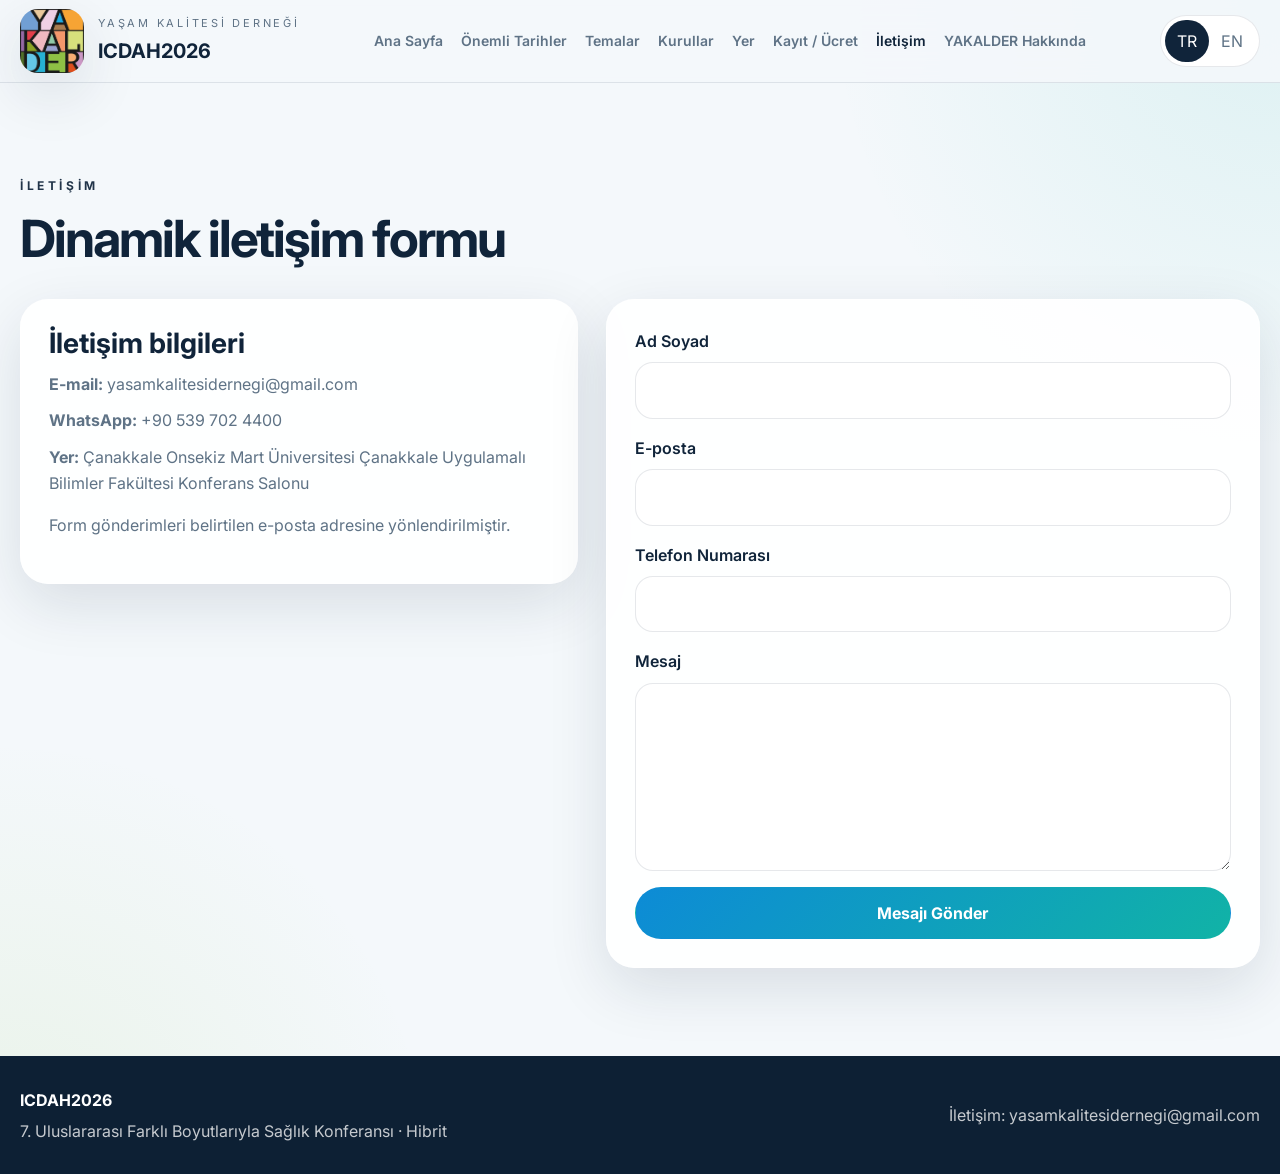
==== commit 3df6d7c8: "Add files via upload" ====
--- a/contact.html
+++ b/contact.html
@@ -6,6 +6,7 @@
 <link href="https://fonts.googleapis.com/css2?family=Inter:wght@400;500;600;700;800&display=swap" rel="stylesheet">
 <link rel="stylesheet" href="style.css">
 </head><body>
+
 <header class="topbar">
   <div class="container topbar-inner">
     <a href="index.html" class="brand">
@@ -15,14 +16,19 @@
         <strong>ICDAH2026</strong>
       </span>
     </a>
-    <nav class="desktop-nav"><a href="index.html"><span data-lang-inline="tr">Ana Sayfa</span><span data-lang-inline="en">Home</span></a><a href="programme.html"><span data-lang-inline="tr">Temalar</span><span data-lang-inline="en">Themes</span></a><a href="speakers.html"><span data-lang-inline="tr">Kurullar</span><span data-lang-inline="en">Boards</span></a><a href="venue.html"><span data-lang-inline="tr">Yer</span><span data-lang-inline="en">Venue</span></a><a href="register.html"><span data-lang-inline="tr">Kayıt / Ücret</span><span data-lang-inline="en">Registration / Fee</span></a><a href="contact.html" class="active"><span data-lang-inline="tr">İletişim</span><span data-lang-inline="en">Contact</span></a></nav>
+    <nav class="desktop-nav">
+      <a href="index.html"><span data-lang-inline="tr">Ana Sayfa</span><span data-lang-inline="en">Home</span></a><a href="dates.html"><span data-lang-inline="tr">Önemli Tarihler</span><span data-lang-inline="en">Important Dates</span></a><a href="programme.html"><span data-lang-inline="tr">Temalar</span><span data-lang-inline="en">Themes</span></a><a href="speakers.html"><span data-lang-inline="tr">Kurullar</span><span data-lang-inline="en">Boards</span></a><a href="venue.html"><span data-lang-inline="tr">Yer</span><span data-lang-inline="en">Venue</span></a><a href="register.html"><span data-lang-inline="tr">Kayıt / Ücret</span><span data-lang-inline="en">Registration / Fee</span></a><a href="contact.html" class="active"><span data-lang-inline="tr">İletişim</span><span data-lang-inline="en">Contact</span></a><a href="https://yakalder.org/" target="_blank" rel="noopener"><span data-lang-inline="tr">YAKALDER Hakkında</span><span data-lang-inline="en">About YAKALDER</span></a>
+    </nav>
     <div class="topbar-actions">
       <div class="lang-switch"><button id="langTR" class="active" type="button">TR</button><button id="langEN" type="button">EN</button></div>
       <button class="menu-toggle" id="menuToggle" type="button">☰</button>
     </div>
   </div>
-  <div class="container mobile-panel" id="mobilePanel"><nav><a href="index.html"><span data-lang-inline="tr">Ana Sayfa</span><span data-lang-inline="en">Home</span></a><a href="programme.html"><span data-lang-inline="tr">Temalar</span><span data-lang-inline="en">Themes</span></a><a href="speakers.html"><span data-lang-inline="tr">Kurullar</span><span data-lang-inline="en">Boards</span></a><a href="venue.html"><span data-lang-inline="tr">Yer</span><span data-lang-inline="en">Venue</span></a><a href="register.html"><span data-lang-inline="tr">Kayıt / Ücret</span><span data-lang-inline="en">Registration / Fee</span></a><a href="contact.html"><span data-lang-inline="tr">İletişim</span><span data-lang-inline="en">Contact</span></a></nav></div>
+  <div class="container mobile-panel" id="mobilePanel">
+    <nav><a href="index.html"><span data-lang-inline="tr">Ana Sayfa</span><span data-lang-inline="en">Home</span></a><a href="dates.html"><span data-lang-inline="tr">Önemli Tarihler</span><span data-lang-inline="en">Important Dates</span></a><a href="programme.html"><span data-lang-inline="tr">Temalar</span><span data-lang-inline="en">Themes</span></a><a href="speakers.html"><span data-lang-inline="tr">Kurullar</span><span data-lang-inline="en">Boards</span></a><a href="venue.html"><span data-lang-inline="tr">Yer</span><span data-lang-inline="en">Venue</span></a><a href="register.html"><span data-lang-inline="tr">Kayıt / Ücret</span><span data-lang-inline="en">Registration / Fee</span></a><a href="contact.html"><span data-lang-inline="tr">İletişim</span><span data-lang-inline="en">Contact</span></a><a href="https://yakalder.org/" target="_blank" rel="noopener"><span data-lang-inline="tr">YAKALDER Hakkında</span><span data-lang-inline="en">About YAKALDER</span></a></nav>
+  </div>
 </header>
+
 <main class="section"><div class="container"><div class="section-head"><div class="eyebrow"><span data-lang-inline="tr">İletişim</span><span data-lang-inline="en">Contact</span></div><h2><span data-lang="tr">Dinamik iletişim formu</span><span data-lang="en">Dynamic contact form</span></h2></div><div class="grid-2"><article class="card"><h3><span data-lang="tr">İletişim bilgileri</span><span data-lang="en">Contact information</span></h3><div class="info-stack"><div><strong>E-mail:</strong> yasamkalitesidernegi@gmail.com</div><div><strong>WhatsApp:</strong> +90 539 702 4400</div><div><strong><span data-lang-inline="tr">Yer:</span><span data-lang-inline="en">Venue:</span></strong> Çanakkale Onsekiz Mart Üniversitesi Çanakkale Uygulamalı Bilimler Fakültesi Konferans Salonu</div></div><p class="muted"><span data-lang="tr">Form gönderimleri belirtilen e-posta adresine yönlendirilmiştir.</span><span data-lang="en">Form submissions are directed to the specified email address.</span></p></article><article class="card"><form class="contact-form" action="https://formsubmit.co/yasamkalitesidernegi@gmail.com" method="POST"><input type="hidden" name="_subject" value="ICDAH2026 Contact Form Submission"><input type="hidden" name="_captcha" value="true"><input type="hidden" name="_template" value="table"><input type="hidden" name="_next" value="https://example.com/thanks"><input type="hidden" name="_replyto" value=""><input type="text" name="_honey" class="hidden-field" tabindex="-1" autocomplete="off"><label><span><span data-lang-inline="tr">Ad Soyad</span><span data-lang-inline="en">Full Name</span></span><input type="text" name="Ad Soyad" required></label><label><span><span data-lang-inline="tr">E-posta</span><span data-lang-inline="en">Email</span></span><input type="email" id="replyEmail" name="Email" required></label><label><span><span data-lang-inline="tr">Telefon Numarası</span><span data-lang-inline="en">Phone Number</span></span><input type="tel" name="Telefon" required></label><label><span><span data-lang-inline="tr">Mesaj</span><span data-lang-inline="en">Message</span></span><textarea name="Mesaj" rows="6" required></textarea></label><button class="btn btn-primary dark" type="submit"><span data-lang-inline="tr">Mesajı Gönder</span><span data-lang-inline="en">Send Message</span></button></form></article></div></div></main>
 <footer class="footer">
   <div class="container footer-inner">
--- a/style.css
+++ b/style.css
@@ -179,3 +179,17 @@
   .date-node{ grid-template-columns: 1fr; gap:14px; }
   .dates-timeline::before{ display:none; }
 }
+
+
+.hero-main-title{
+  font-size: clamp(45px, 7.2vw, 83px) !important;
+}
+.hero-conference-title{
+  text-shadow: 0 10px 30px rgba(0,0,0,.28), 0 3px 10px rgba(0,0,0,.22);
+  animation: titleFloat 4s ease-in-out infinite;
+  will-change: transform;
+}
+@keyframes titleFloat{
+  0%,100%{ transform: translateY(0); }
+  50%{ transform: translateY(-6px); }
+}
